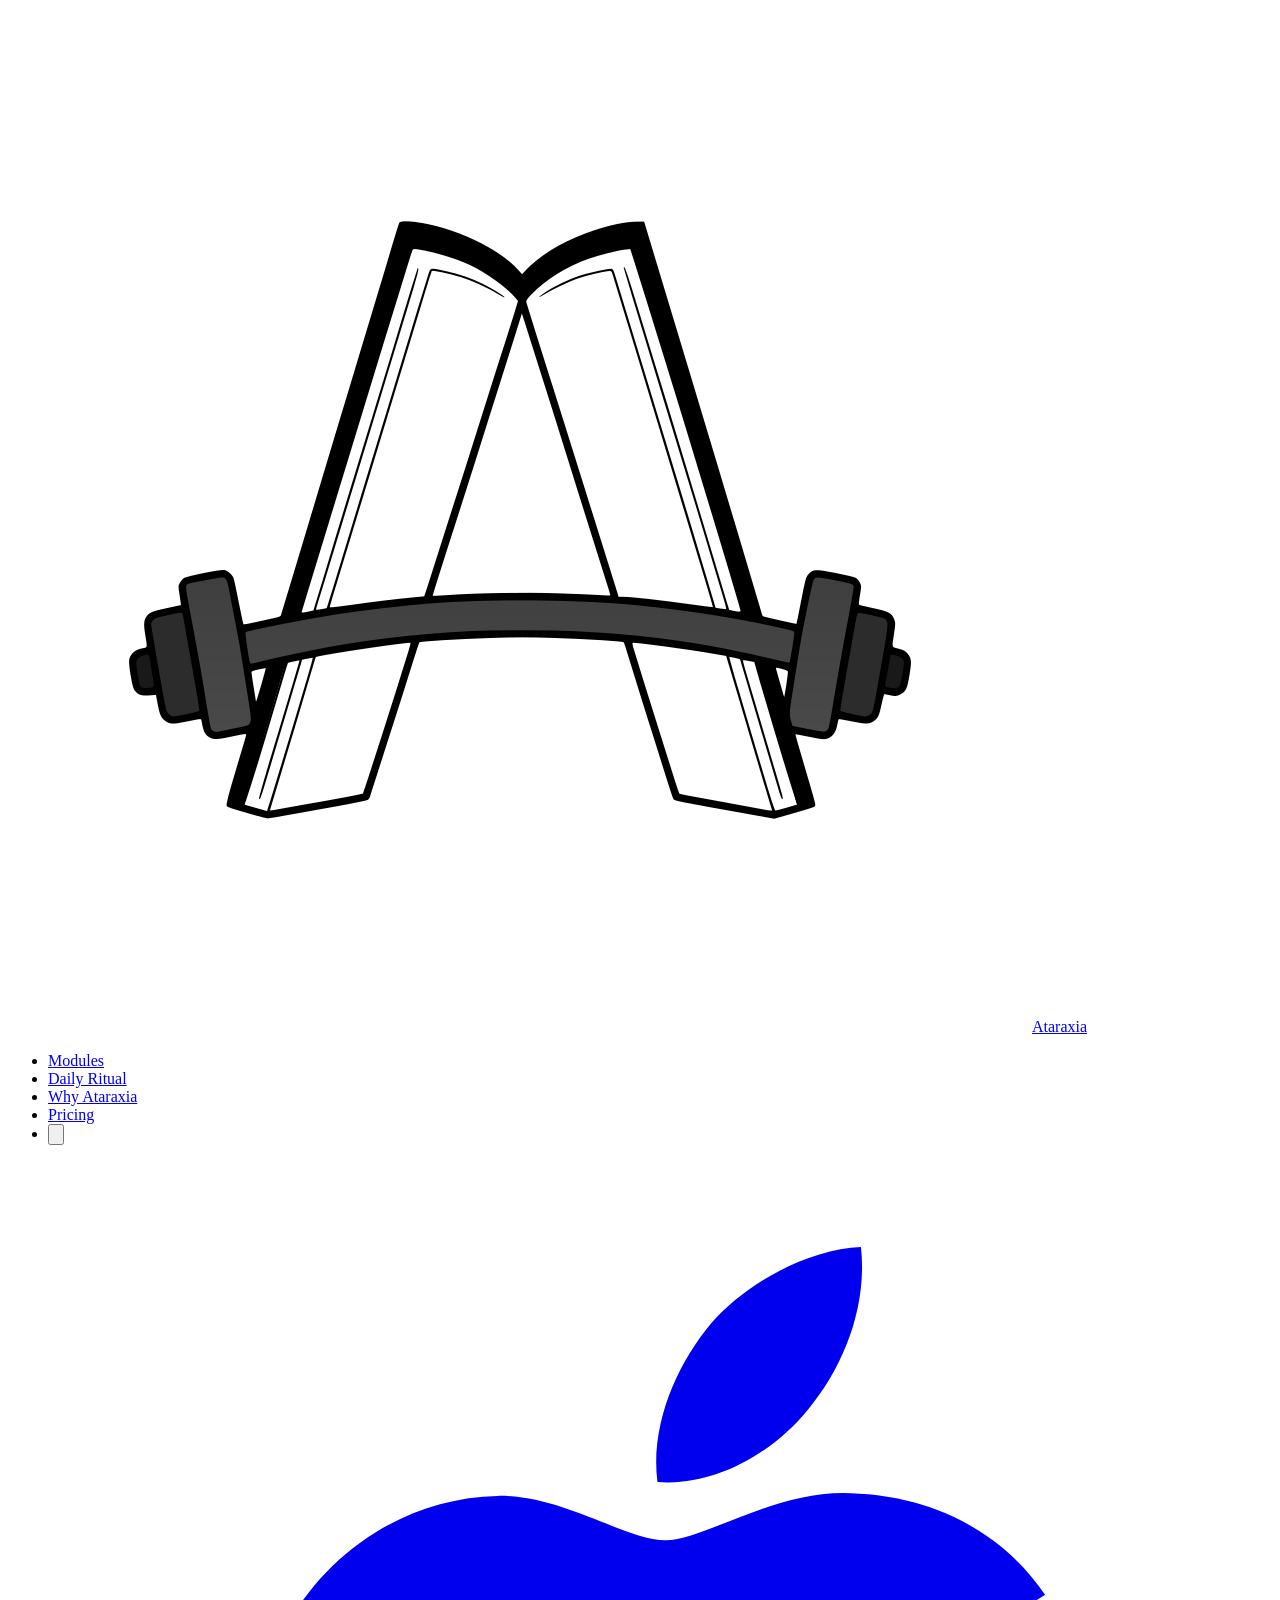
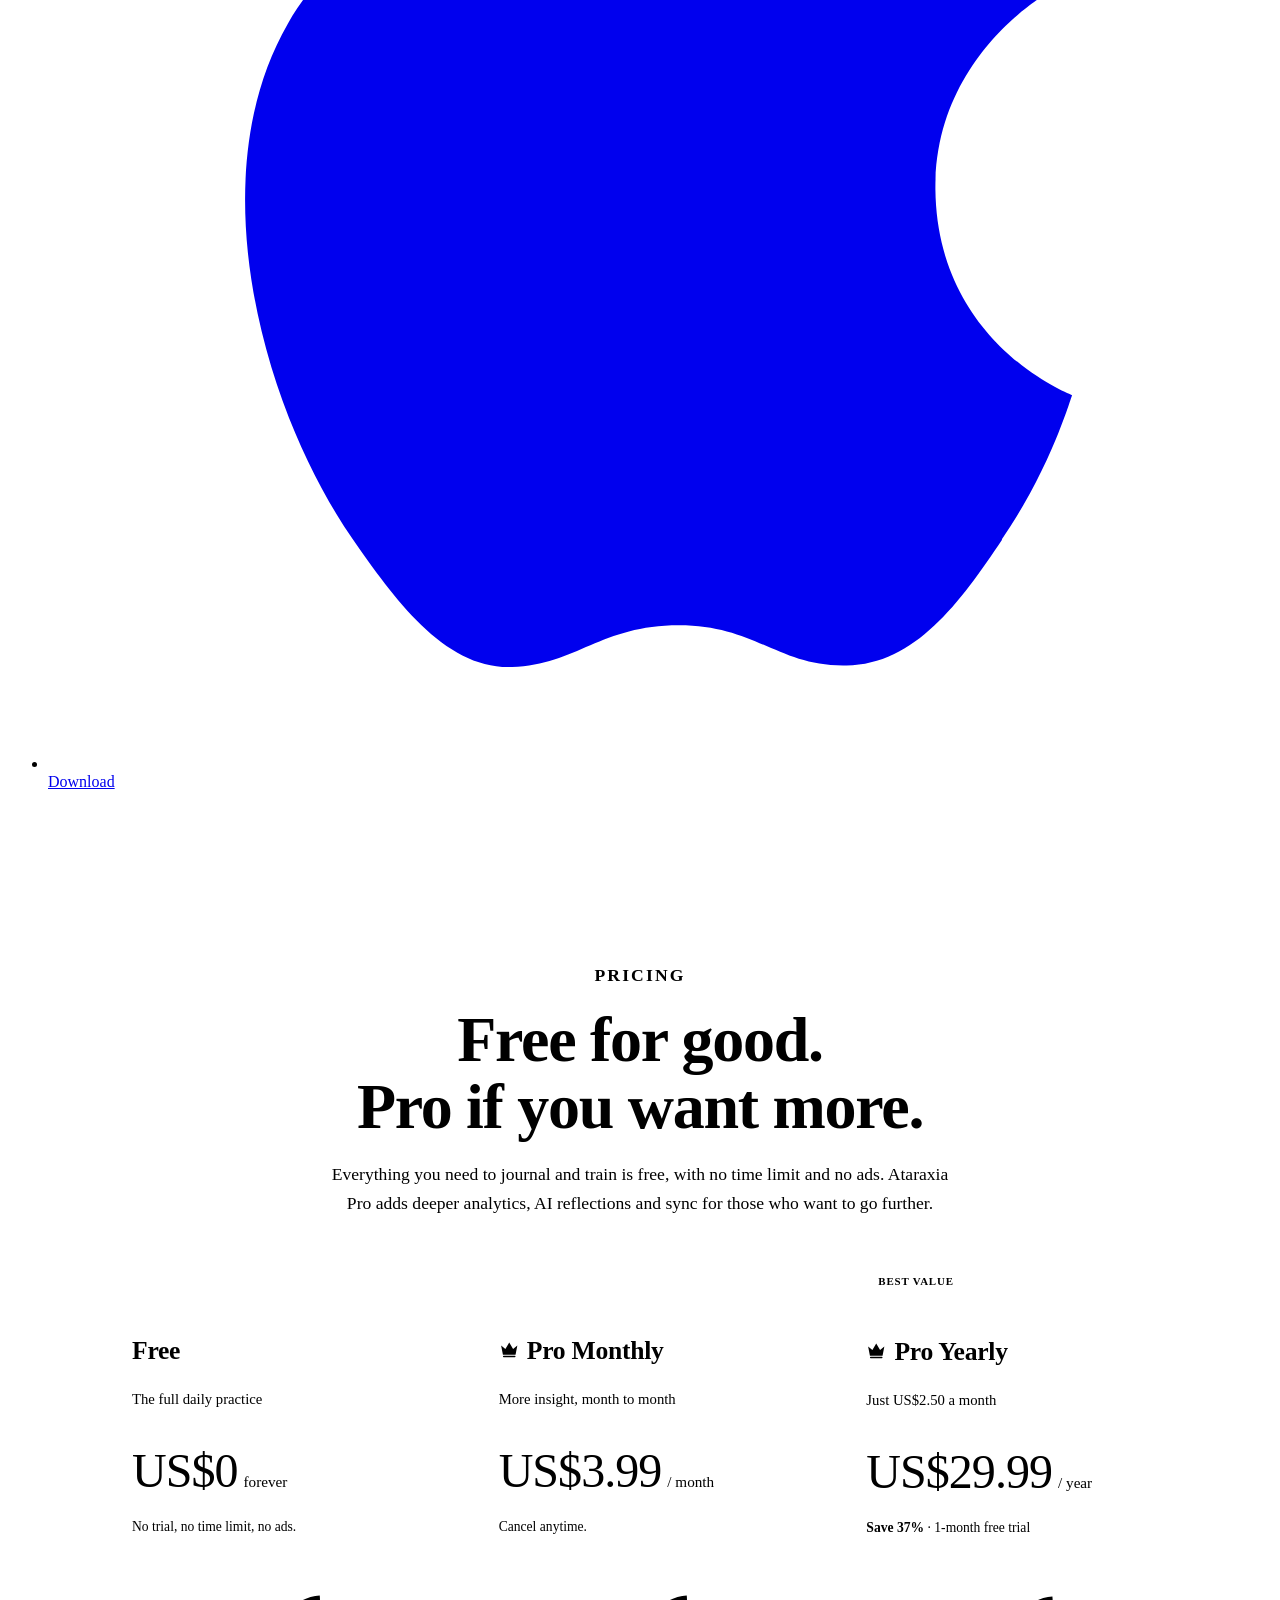
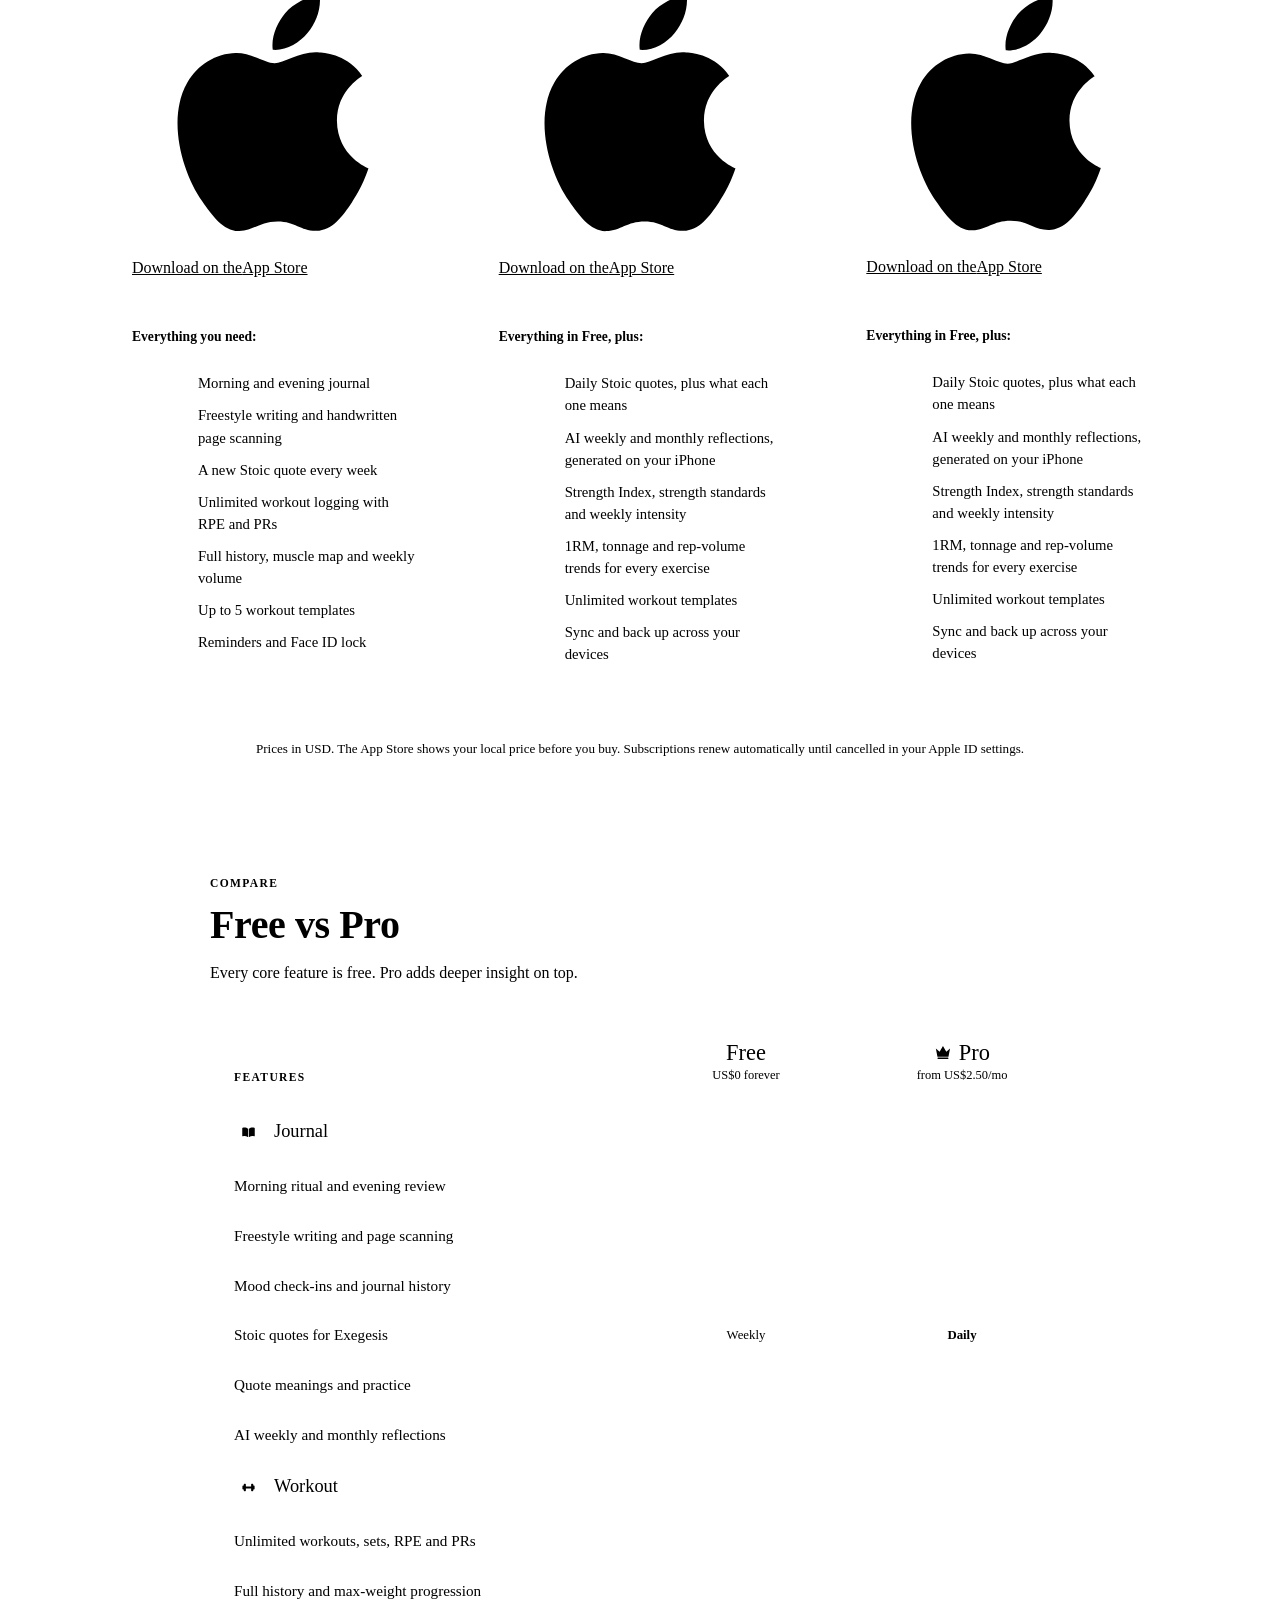
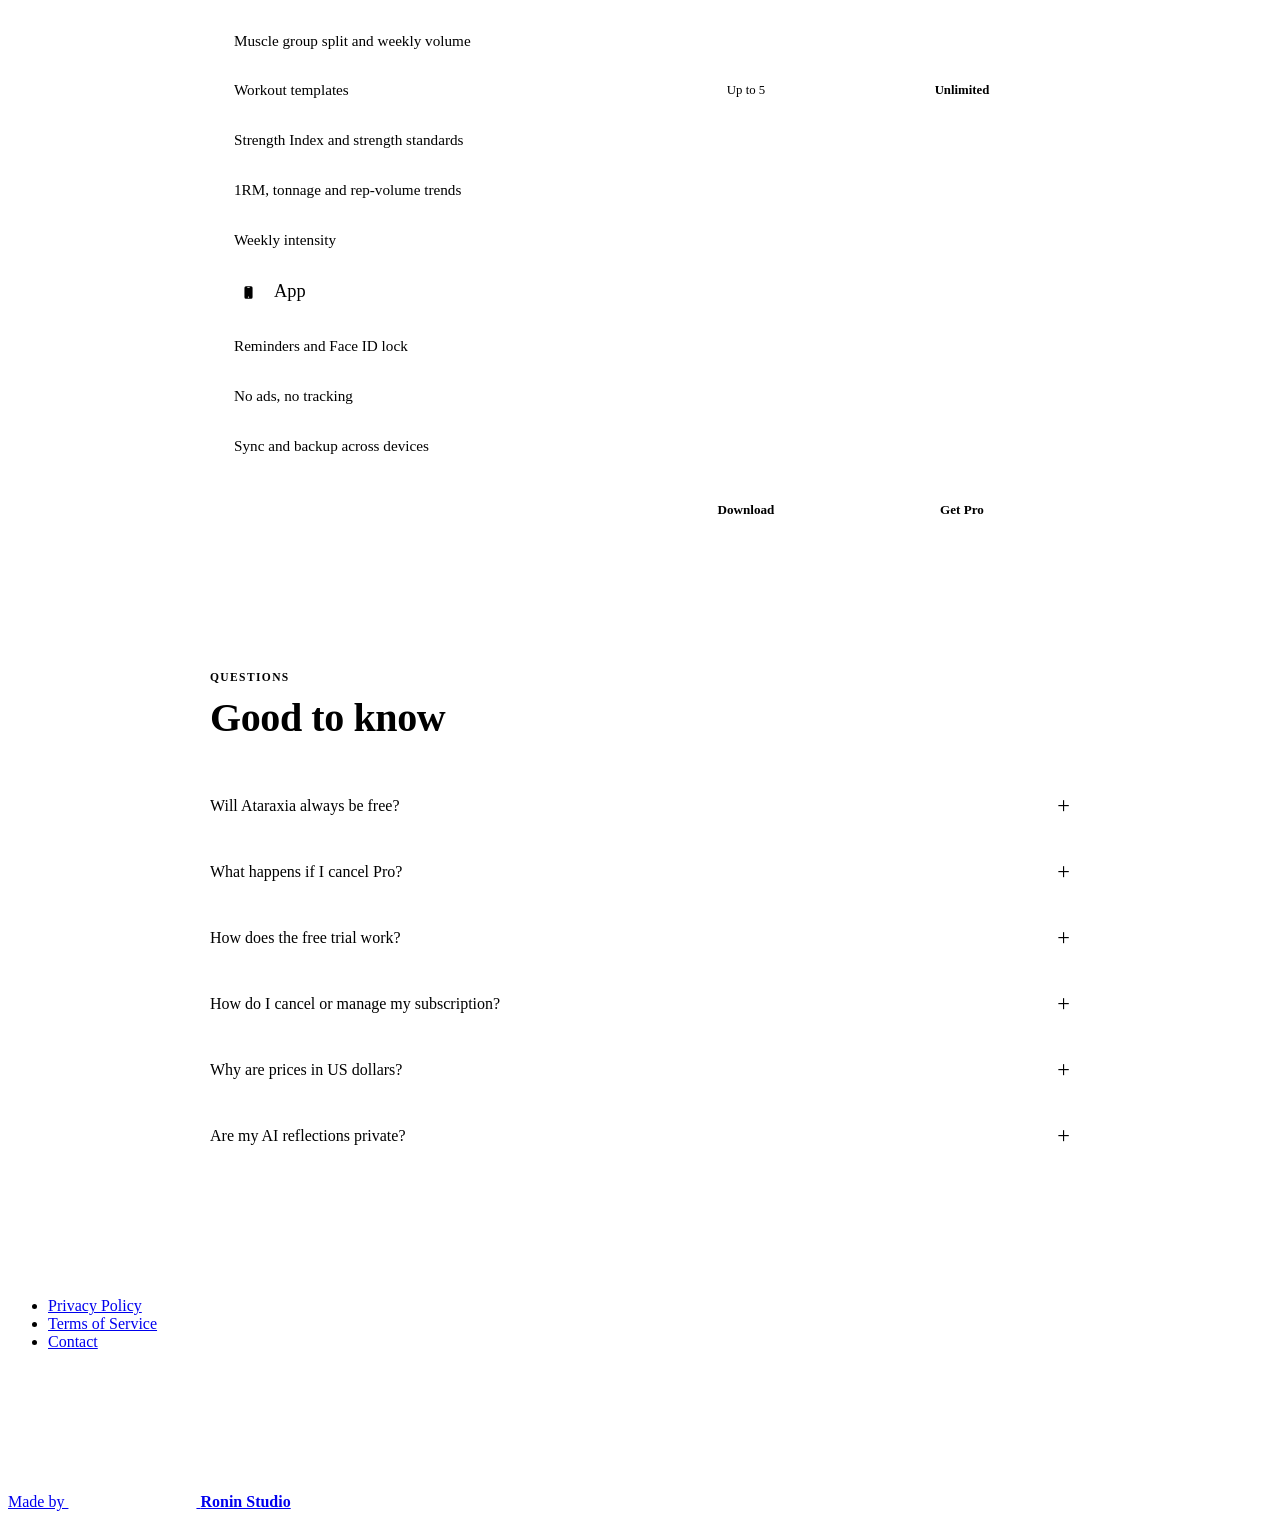
==== pricing.html @ 992cdd7f "feat: add pricing page Free, Pro Monthly and Pro Yearly plans with a Free vs Pro comparison and FAQ," ====
<!DOCTYPE html>
<html lang="en">
<head>
  <meta charset="UTF-8">
  <meta name="viewport" content="width=device-width, initial-scale=1.0">
  <title>Pricing - Ataraxia</title>
  <meta name="description" content="Ataraxia is free for good. Ataraxia Pro adds AI reflections, strength insights, daily quotes and sync.">
  <link rel="icon" type="image/png" href="assets/logo.png">
  <link rel="apple-touch-icon" href="assets/logo.png">
  <script src="assets/theme.js"></script>
  <link rel="stylesheet" href="assets/site.css">
  <link rel="stylesheet" href="assets/pricing.css">
</head>
<body>

  <nav>
    <a class="nav-logo" href="index.html"><img src="assets/logo.png" alt="Ataraxia logo">Ataraxia</a>
    <ul class="nav-links">
      <li><a href="index.html#modules">Modules</a></li>
      <li><a href="index.html#ritual">Daily Ritual</a></li>
      <li><a href="index.html#why">Why Ataraxia</a></li>
      <li class="nav-pricing-item"><a href="pricing.html" aria-current="page">Pricing</a></li>
      <li class="nav-theme-item">
        <button class="theme-toggle" type="button" aria-label="Toggle dark mode"><svg class="only-light" viewBox="0 0 24 24" fill="none" stroke="currentColor" stroke-width="1.8" stroke-linecap="round" stroke-linejoin="round"><path d="M21 12.79A9 9 0 1 1 11.21 3 7 7 0 0 0 21 12.79z"/></svg><svg class="only-dark" viewBox="0 0 24 24" fill="none" stroke="currentColor" stroke-width="1.8" stroke-linecap="round"><circle cx="12" cy="12" r="4"/><path d="M12 2v2M12 20v2M4.93 4.93l1.41 1.41M17.66 17.66l1.41 1.41M2 12h2M20 12h2M4.93 19.07l1.41-1.41M17.66 6.34l1.41-1.41"/></svg></button>
      </li>
      <li class="nav-cta-item">
        <a class="nav-download" href="index.html#cta">
          <svg viewBox="0 0 24 24" fill="currentColor"><path d="M18.71 19.5c-.83 1.24-1.71 2.45-3.05 2.47-1.34.03-1.77-.79-3.29-.79-1.53 0-2 .77-3.27.82-1.31.05-2.3-1.32-3.14-2.53C4.25 17 2.94 12.45 4.7 9.39c.87-1.52 2.43-2.48 4.12-2.51 1.28-.02 2.5.87 3.29.87.78 0 2.26-1.07 3.8-.91.65.03 2.47.26 3.64 1.98-.09.06-2.17 1.28-2.15 3.81.03 3.02 2.65 4.03 2.68 4.04-.03.07-.42 1.44-1.38 2.83M13 3.5c.73-.83 1.94-1.46 2.94-1.5.13 1.17-.34 2.35-1.04 3.19-.69.85-1.83 1.51-2.95 1.42-.15-1.15.41-2.35 1.05-3.11z"/></svg>
          Download
        </a>
      </li>
    </ul>
  </nav>

  <main class="pricing">
    <div class="pricing-inner">
      <header class="pricing-header">
        <p class="pricing-eyebrow">Pricing</p>
        <h1>Free for good.<br>Pro if you want more.</h1>
        <p>Everything you need to journal and train is free, with no time limit and no ads. Ataraxia Pro adds deeper analytics, AI reflections and sync for those who want to go further.</p>
      </header>

      <div class="plans">
        <div class="plan">
          <h2>Free</h2>
          <p class="plan-tagline">The full daily practice</p>
          <p class="plan-price"><strong>US$0</strong><span>forever</span></p>
          <p class="plan-note">No trial, no time limit, no ads.</p>
          <a href="#" class="btn-appstore plan-cta btn-appstore-outline">
            <svg viewBox="0 0 24 24" fill="currentColor"><path d="M18.71 19.5c-.83 1.24-1.71 2.45-3.05 2.47-1.34.03-1.77-.79-3.29-.79-1.53 0-2 .77-3.27.82-1.31.05-2.3-1.32-3.14-2.53C4.25 17 2.94 12.45 4.7 9.39c.87-1.52 2.43-2.48 4.12-2.51 1.28-.02 2.5.87 3.29.87.78 0 2.26-1.07 3.8-.91.65.03 2.47.26 3.64 1.98-.09.06-2.17 1.28-2.15 3.81.03 3.02 2.65 4.03 2.68 4.04-.03.07-.42 1.44-1.38 2.83M13 3.5c.73-.83 1.94-1.46 2.94-1.5.13 1.17-.34 2.35-1.04 3.19-.69.85-1.83 1.51-2.95 1.42-.15-1.15.41-2.35 1.05-3.11z"/></svg>
            <span class="as-text"><span class="as-small">Download on the</span><span class="as-big">App Store</span></span>
          </a>
          <p class="plan-includes">Everything you need:</p>
          <ul>
            <li>Morning and evening journal</li>
            <li>Freestyle writing and handwritten page scanning</li>
            <li>A new Stoic quote every week</li>
            <li>Unlimited workout logging with RPE and PRs</li>
            <li>Full history, muscle map and weekly volume</li>
            <li>Up to 5 workout templates</li>
            <li>Reminders and Face ID lock</li>
          </ul>
        </div>
        <div class="plan pro">
          <h2><svg class="crown" viewBox="0 0 24 24" fill="currentColor" aria-hidden="true"><path d="M2.5 7.5l5 4.2L12 4l4.5 7.7 5-4.2-2.1 11H4.6z"/><rect x="4.6" y="19.6" width="14.8" height="1.9" rx="0.95"/></svg>Pro Monthly</h2>
          <p class="plan-tagline">More insight, month to month</p>
          <p class="plan-price"><strong>US$3.99</strong><span>/ month</span></p>
          <p class="plan-note">Cancel anytime.</p>
          <a href="#" class="btn-appstore plan-cta btn-appstore-outline">
            <svg viewBox="0 0 24 24" fill="currentColor"><path d="M18.71 19.5c-.83 1.24-1.71 2.45-3.05 2.47-1.34.03-1.77-.79-3.29-.79-1.53 0-2 .77-3.27.82-1.31.05-2.3-1.32-3.14-2.53C4.25 17 2.94 12.45 4.7 9.39c.87-1.52 2.43-2.48 4.12-2.51 1.28-.02 2.5.87 3.29.87.78 0 2.26-1.07 3.8-.91.65.03 2.47.26 3.64 1.98-.09.06-2.17 1.28-2.15 3.81.03 3.02 2.65 4.03 2.68 4.04-.03.07-.42 1.44-1.38 2.83M13 3.5c.73-.83 1.94-1.46 2.94-1.5.13 1.17-.34 2.35-1.04 3.19-.69.85-1.83 1.51-2.95 1.42-.15-1.15.41-2.35 1.05-3.11z"/></svg>
            <span class="as-text"><span class="as-small">Download on the</span><span class="as-big">App Store</span></span>
          </a>
          <p class="plan-includes">Everything in Free, plus:</p>
          <ul>
            <li>Daily Stoic quotes, plus what each one means</li>
            <li>AI weekly and monthly reflections, generated on your iPhone</li>
            <li>Strength Index, strength standards and weekly intensity</li>
            <li>1RM, tonnage and rep-volume trends for every exercise</li>
            <li>Unlimited workout templates</li>
            <li>Sync and back up across your devices</li>
          </ul>
        </div>
        <div class="plan pro featured">
          <span class="plan-badge">Best value</span>
          <h2><svg class="crown" viewBox="0 0 24 24" fill="currentColor" aria-hidden="true"><path d="M2.5 7.5l5 4.2L12 4l4.5 7.7 5-4.2-2.1 11H4.6z"/><rect x="4.6" y="19.6" width="14.8" height="1.9" rx="0.95"/></svg>Pro Yearly</h2>
          <p class="plan-tagline">Just US$2.50 a month</p>
          <p class="plan-price"><strong>US$29.99</strong><span>/ year</span></p>
          <p class="plan-note"><b>Save 37%</b> &middot; 1-month free trial</p>
          <a href="#" class="btn-appstore plan-cta btn-appstore-pro">
            <svg viewBox="0 0 24 24" fill="currentColor"><path d="M18.71 19.5c-.83 1.24-1.71 2.45-3.05 2.47-1.34.03-1.77-.79-3.29-.79-1.53 0-2 .77-3.27.82-1.31.05-2.3-1.32-3.14-2.53C4.25 17 2.94 12.45 4.7 9.39c.87-1.52 2.43-2.48 4.12-2.51 1.28-.02 2.5.87 3.29.87.78 0 2.26-1.07 3.8-.91.65.03 2.47.26 3.64 1.98-.09.06-2.17 1.28-2.15 3.81.03 3.02 2.65 4.03 2.68 4.04-.03.07-.42 1.44-1.38 2.83M13 3.5c.73-.83 1.94-1.46 2.94-1.5.13 1.17-.34 2.35-1.04 3.19-.69.85-1.83 1.51-2.95 1.42-.15-1.15.41-2.35 1.05-3.11z"/></svg>
            <span class="as-text"><span class="as-small">Download on the</span><span class="as-big">App Store</span></span>
          </a>
          <p class="plan-includes">Everything in Free, plus:</p>
          <ul>
            <li>Daily Stoic quotes, plus what each one means</li>
            <li>AI weekly and monthly reflections, generated on your iPhone</li>
            <li>Strength Index, strength standards and weekly intensity</li>
            <li>1RM, tonnage and rep-volume trends for every exercise</li>
            <li>Unlimited workout templates</li>
            <li>Sync and back up across your devices</li>
          </ul>
        </div>
      </div>
      <p class="pricing-fine">Prices in USD. The App Store shows your local price before you buy. Subscriptions renew automatically until cancelled in your Apple ID settings.</p>

      <section class="compare" aria-labelledby="compare-title">
        <p class="pricing-section-label">Compare</p>
        <h2 id="compare-title">Free vs Pro</h2>
        <p class="compare-sub">Every core feature is free. Pro adds deeper insight on top.</p>
        <div class="compare-card">
          <table>
            <thead>
              <tr>
                <th scope="col" class="compare-corner">Features</th>
                <th scope="col">
                  <span class="plan-name">Free</span>
                  <span class="plan-sub">US$0 forever</span>
                </th>
                <th scope="col" class="pro-cell">
                  <span class="plan-name"><svg class="crown" viewBox="0 0 24 24" fill="currentColor" aria-hidden="true"><path d="M2.5 7.5l5 4.2L12 4l4.5 7.7 5-4.2-2.1 11H4.6z"/><rect x="4.6" y="19.6" width="14.8" height="1.9" rx="0.95"/></svg>Pro</span>
                  <span class="plan-sub">from US$2.50/mo</span>
                </th>
              </tr>
            </thead>
            <tbody>
            <tr class="group">
              <th colspan="3" scope="colgroup"><span class="group-icon"><svg viewBox="0 0 24 24"><path d="M11.2 5.9C9.85 4.62 7.75 3.9 5.7 3.9c-1.05 0-2.05.14-3 .43-.42.13-.7.52-.7.96v11.9c0 .64.62 1.1 1.25.92.77-.22 1.6-.34 2.45-.34 1.9 0 3.68.55 5 1.5.4.29.7-.02.7-.5V5.9zM12.8 5.9C14.15 4.62 16.25 3.9 18.3 3.9c1.05 0 2.05.14 3 .43.42.13.7.52.7.96v11.9c0 .64-.62 1.1-1.25.92-.77-.22-1.6-.34-2.45-.34-1.9 0-3.68.55-5 1.5-.4.29-.7-.02-.7-.5V5.9z"/></svg></span>Journal</th>
            </tr>
            <tr><th scope="row">Morning ritual and evening review</th><td><span class="yes"><span class="sr-only">Included</span></span></td><td class="pro-cell"><span class="yes"><span class="sr-only">Included</span></span></td></tr>
            <tr><th scope="row">Freestyle writing and page scanning</th><td><span class="yes"><span class="sr-only">Included</span></span></td><td class="pro-cell"><span class="yes"><span class="sr-only">Included</span></span></td></tr>
            <tr><th scope="row">Mood check-ins and journal history</th><td><span class="yes"><span class="sr-only">Included</span></span></td><td class="pro-cell"><span class="yes"><span class="sr-only">Included</span></span></td></tr>
            <tr><th scope="row">Stoic quotes for Exegesis</th><td><span class="val">Weekly</span></td><td class="pro-cell"><span class="val">Daily</span></td></tr>
            <tr><th scope="row">Quote meanings and practice</th><td><span class="no"><span class="sr-only">Not included</span></span></td><td class="pro-cell"><span class="yes"><span class="sr-only">Included</span></span></td></tr>
            <tr><th scope="row">AI weekly and monthly reflections</th><td><span class="no"><span class="sr-only">Not included</span></span></td><td class="pro-cell"><span class="yes"><span class="sr-only">Included</span></span></td></tr>
            <tr class="group">
              <th colspan="3" scope="colgroup"><span class="group-icon"><svg viewBox="0 0 24 24"><path d="M20.6 8.7h-1V7.3a1.15 1.15 0 0 0-1.15-1.15h-1.1A1.15 1.15 0 0 0 16.2 7.3v3.05H7.8V7.3a1.15 1.15 0 0 0-1.15-1.15h-1.1A1.15 1.15 0 0 0 4.4 7.3v1.4h-1a1.15 1.15 0 0 0-1.15 1.15v4.3A1.15 1.15 0 0 0 3.4 15.3h1v1.4a1.15 1.15 0 0 0 1.15 1.15h1.1A1.15 1.15 0 0 0 7.8 16.7v-3.05h8.4v3.05a1.15 1.15 0 0 0 1.15 1.15h1.1a1.15 1.15 0 0 0 1.15-1.15v-1.4h1a1.15 1.15 0 0 0 1.15-1.15v-4.3A1.15 1.15 0 0 0 20.6 8.7z"/></svg></span>Workout</th>
            </tr>
            <tr><th scope="row">Unlimited workouts, sets, RPE and PRs</th><td><span class="yes"><span class="sr-only">Included</span></span></td><td class="pro-cell"><span class="yes"><span class="sr-only">Included</span></span></td></tr>
            <tr><th scope="row">Full history and max-weight progression</th><td><span class="yes"><span class="sr-only">Included</span></span></td><td class="pro-cell"><span class="yes"><span class="sr-only">Included</span></span></td></tr>
            <tr><th scope="row">Muscle group split and weekly volume</th><td><span class="yes"><span class="sr-only">Included</span></span></td><td class="pro-cell"><span class="yes"><span class="sr-only">Included</span></span></td></tr>
            <tr><th scope="row">Workout templates</th><td><span class="val">Up to 5</span></td><td class="pro-cell"><span class="val">Unlimited</span></td></tr>
            <tr><th scope="row">Strength Index and strength standards</th><td><span class="no"><span class="sr-only">Not included</span></span></td><td class="pro-cell"><span class="yes"><span class="sr-only">Included</span></span></td></tr>
            <tr><th scope="row">1RM, tonnage and rep-volume trends</th><td><span class="no"><span class="sr-only">Not included</span></span></td><td class="pro-cell"><span class="yes"><span class="sr-only">Included</span></span></td></tr>
            <tr><th scope="row">Weekly intensity</th><td><span class="no"><span class="sr-only">Not included</span></span></td><td class="pro-cell"><span class="yes"><span class="sr-only">Included</span></span></td></tr>
            <tr class="group">
              <th colspan="3" scope="colgroup"><span class="group-icon"><svg viewBox="0 0 24 24"><path d="M8 2h8a2.5 2.5 0 0 1 2.5 2.5v15A2.5 2.5 0 0 1 16 22H8a2.5 2.5 0 0 1-2.5-2.5v-15A2.5 2.5 0 0 1 8 2zm2.5 1.6a.6.6 0 0 0 0 1.2h3a.6.6 0 0 0 0-1.2h-3zM12 18.2a1.1 1.1 0 1 0 0 2.2 1.1 1.1 0 0 0 0-2.2z"/></svg></span>App</th>
            </tr>
            <tr><th scope="row">Reminders and Face ID lock</th><td><span class="yes"><span class="sr-only">Included</span></span></td><td class="pro-cell"><span class="yes"><span class="sr-only">Included</span></span></td></tr>
            <tr><th scope="row">No ads, no tracking</th><td><span class="yes"><span class="sr-only">Included</span></span></td><td class="pro-cell"><span class="yes"><span class="sr-only">Included</span></span></td></tr>
            <tr><th scope="row">Sync and backup across devices</th><td><span class="no"><span class="sr-only">Not included</span></span></td><td class="pro-cell"><span class="yes"><span class="sr-only">Included</span></span></td></tr>
            </tbody>
            <tfoot>
              <tr>
                <th scope="row"><span class="sr-only">Get started</span></th>
                <td><a href="#" class="table-btn">Download</a></td>
                <td class="pro-cell"><a href="#" class="table-btn table-btn-pro">Get Pro</a></td>
              </tr>
            </tfoot>
          </table>
        </div>
      </section>

      <section class="faq" aria-labelledby="faq-title">
        <p class="pricing-section-label">Questions</p>
        <h2 id="faq-title">Good to know</h2>
        <details>
          <summary>Will Ataraxia always be free?</summary>
          <p>Yes. Journaling, workout logging, your full history and the muscle map are free for good, with no trial period and no ads. Pro is optional and adds deeper insight for people who want it.</p>
        </details>
        <details>
          <summary>What happens if I cancel Pro?</summary>
          <p>Nothing you wrote or logged is lost. Your entries stay on your iPhone and you keep using every free feature. Pro extras like AI reflections, strength insights and sync stop at the end of your billing period, and any templates beyond the free five stay usable.</p>
        </details>
        <details>
          <summary>How does the free trial work?</summary>
          <p>The yearly plan includes a 1-month free trial for eligible new subscribers. Cancel before it ends and you won't be charged.</p>
        </details>
        <details>
          <summary>How do I cancel or manage my subscription?</summary>
          <p>Subscriptions are handled by Apple. Open Settings on your iPhone, tap your name, then Subscriptions. Cancel at least 24 hours before your renewal date to avoid the next charge.</p>
        </details>
        <details>
          <summary>Why are prices in US dollars?</summary>
          <p>The App Store shows the price in your local currency before you buy, which may differ slightly from the US price shown here.</p>
        </details>
        <details>
          <summary>Are my AI reflections private?</summary>
          <p>Yes. They are generated on your iPhone with Apple Intelligence and never sent to us or any AI provider. See our <a href="privacy.html">Privacy Policy</a>.</p>
        </details>
      </section>
    </div>
  </main>

  <footer>
    <div class="footer-inner">
      <div class="footer-bottom">
        <ul class="footer-links">
          <li><a href="privacy.html">Privacy Policy</a></li>
          <li><a href="terms.html">Terms of Service</a></li>
          <li><a href="mailto:hello@roninstudio.com.au">Contact</a></li>
        </ul>
      </div>
      <div class="footer-credit-row">
        <a class="footer-credit" href="https://roninstudio.com.au/" target="_blank" rel="noopener">
          Made by <img src="assets/ronin-studio.png" alt="Ronin Studio logo"> <strong>Ronin Studio</strong>
        </a>
      </div>
    </div>
  </footer>
</body>
</html>
---- assets/pricing.css ----
.pricing { padding: 136px 40px 112px; }
.pricing-inner { max-width: 1080px; margin: 0 auto; }

/* ─── HEADER ─── */
.pricing-header { text-align: center; max-width: 640px; margin: 0 auto 64px; }
.pricing-eyebrow, .pricing-section-label {
  font-size: 0.72rem;
  font-weight: 600;
  letter-spacing: 0.12em;
  text-transform: uppercase;
  color: var(--muted);
}
.pricing-header h1 { font-size: clamp(2.6rem, 6vw, 4rem); line-height: 1.04; letter-spacing: -0.02em; margin: 14px 0 20px; }
.pricing-header p { font-size: 1.1rem; color: var(--muted); line-height: 1.65; }

/* ─── PLANS ─── */
.plans { display: grid; grid-template-columns: repeat(3, 1fr); gap: 20px; align-items: stretch; }
.plan {
  position: relative;
  display: flex;
  flex-direction: column;
  background: var(--card);
  border: 1px solid var(--border);
  border-radius: 22px;
  padding: 32px;
}
.plan-badge {
  position: absolute;
  top: -12px; left: 32px;
  font-size: 0.68rem;
  font-weight: 600;
  letter-spacing: 0.08em;
  text-transform: uppercase;
  background: var(--pro);
  color: var(--pro-fg);
  border-radius: 999px;
  padding: 4px 12px;
}
.plan h2 { font-size: 1.6rem; letter-spacing: -0.01em; }
.plan-tagline { color: var(--muted); font-size: 0.92rem; margin-top: 4px; }
.plan-price { display: flex; align-items: baseline; gap: 6px; margin-top: 24px; }
.plan-price strong { font-family: var(--serif); font-weight: 400; font-size: clamp(2.4rem, 4vw, 3rem); line-height: 1; letter-spacing: -0.02em; }
.plan-price span { color: var(--muted); font-size: 0.95rem; white-space: nowrap; }
.plan-note { margin-top: 8px; font-size: 0.85rem; color: var(--muted); white-space: nowrap; }
.plan-note b { color: var(--fg); font-weight: 600; }
.plan-cta { margin-top: 24px; justify-content: center; }
.btn-appstore-outline { background: transparent; color: var(--fg); box-shadow: inset 0 0 0 1.5px var(--fg); }
.btn-appstore-outline:hover { background: var(--secondary); }
.plan-includes { margin-top: 28px; padding-top: 24px; border-top: 1px solid var(--border); font-size: 0.85rem; font-weight: 600; }
.plan ul { list-style: none; margin-top: 14px; display: grid; gap: 10px; }
.plan li { position: relative; padding-left: 26px; font-size: 0.92rem; color: var(--muted); line-height: 1.5; }
.plan li::before, .yes::before {
  content: '';
  position: absolute;
  left: 5px; top: 0.2em;
  width: 5px; height: 10px;
  border: solid var(--fg);
  border-width: 0 1.75px 1.75px 0;
  transform: rotate(45deg);
}
.pricing-fine { text-align: center; color: var(--muted); font-size: 0.82rem; margin-top: 28px; }

/* ─── PRO GLOW ───
   Mirrors the app's ProGlow: a turning gold rim, a soft halo bleeding past the
   edge, and a bright glint racing round it. Static gold rim with Reduce Motion. */
@property --pro-angle { syntax: '<angle>'; initial-value: 0deg; inherits: true; }
@property --glint-angle { syntax: '<angle>'; initial-value: 0deg; inherits: true; }

.plans { isolation: isolate; }
.plan.pro {
  --pro-ring: conic-gradient(from var(--pro-angle),
    var(--pro),
    color-mix(in srgb, var(--pro) 25%, transparent),
    color-mix(in srgb, var(--pro) 85%, transparent),
    color-mix(in srgb, var(--pro) 15%, transparent),
    color-mix(in srgb, var(--pro) 60%, transparent),
    var(--pro));
  border: 1.5px solid transparent;
  background: linear-gradient(var(--card), var(--card)) padding-box, var(--pro-ring) border-box;
  animation: pro-turn 6s linear infinite, pro-glint 3.3s linear infinite;
}
.plan.pro::before, .plan.pro::after {
  content: '';
  position: absolute;
  inset: -1.5px;
  border-radius: inherit;
  pointer-events: none;
}
.plan.pro::before {
  z-index: -1;
  background: var(--pro-ring);
  filter: blur(18px);
  animation: pro-breathe 3.5s ease-in-out infinite;
}
.plan.pro::after {
  padding: 2px;
  background: conic-gradient(from var(--glint-angle),
    transparent 0,
    color-mix(in srgb, var(--pro) 55%, #fff) 5%,
    transparent 10%);
  -webkit-mask: linear-gradient(#000 0 0) content-box, linear-gradient(#000 0 0);
  -webkit-mask-composite: xor;
  mask-composite: exclude;
}
.plan.pro:not(.featured) { animation: none; background: var(--card); border: 1.5px solid var(--pro); }
.plan.pro:not(.featured)::before, .plan.pro:not(.featured)::after { display: none; }
@keyframes pro-turn { to { --pro-angle: 360deg; } }
@keyframes pro-glint { to { --glint-angle: 360deg; } }
@keyframes pro-breathe { 0%, 100% { opacity: 0.35; } 50% { opacity: 0.6; } }
@media (prefers-reduced-motion: reduce) {
  .plan.pro { animation: none; background: var(--card); border: 2px solid var(--pro); }
  .plan.pro::before, .plan.pro::after { display: none; }
}

.crown { width: 0.8em; height: 0.8em; color: var(--pro); vertical-align: -0.04em; margin-right: 0.3em; }
.plan.pro li::before { border-color: var(--pro); }
.btn-appstore-pro { background: var(--pro); color: var(--pro-fg); }
.btn-appstore-pro:hover { background: color-mix(in srgb, var(--pro) 85%, var(--fg)); }

/* ─── COMPARISON ─── */
.compare, .faq { max-width: 860px; margin: 120px auto 0; }
.compare h2, .faq h2 { font-size: clamp(1.9rem, 4vw, 2.5rem); letter-spacing: -0.01em; margin: 10px 0 32px; }
.compare h2 { margin-bottom: 10px; }
.compare-sub { color: var(--muted); margin-bottom: 32px; }
.compare-card {
  background: var(--card);
  border: 1px solid var(--border);
  border-radius: 22px;
  overflow: hidden;
}
.compare table { width: 100%; border-collapse: collapse; font-size: 0.95rem; }
.compare th, .compare td { padding: 14px 24px; text-align: left; }
.compare th:not(:first-child), .compare td:not(:first-child) { width: 168px; text-align: center; }
.compare .pro-cell { background: color-mix(in srgb, var(--pro) 7%, transparent); }

.compare thead th { padding-top: 26px; padding-bottom: 22px; border-bottom: 1px solid var(--border); vertical-align: bottom; }
.compare-corner { font-size: 0.72rem; font-weight: 600; letter-spacing: 0.12em; text-transform: uppercase; color: var(--muted); }
.plan-name { display: block; font-family: var(--serif); font-size: 1.4rem; font-weight: 400; color: var(--fg); }
.pro-cell .plan-name { color: var(--pro); }
.plan-sub { display: block; margin-top: 2px; font-size: 0.78rem; font-weight: 400; color: var(--muted); }
.compare thead .pro-cell { box-shadow: inset 0 3px 0 var(--pro); }

.compare .group th {
  padding-top: 14px;
  padding-bottom: 14px;
  background: var(--secondary);
  border-top: 1px solid var(--border);
  border-bottom: 1px solid var(--border);
  font-family: var(--serif);
  font-size: 1.15rem;
  font-weight: 400;
  color: var(--fg);
}
.compare thead + tbody .group:first-child th { border-top: 0; }
.group-icon {
  display: inline-flex;
  align-items: center;
  justify-content: center;
  width: 28px; height: 28px;
  margin-right: 12px;
  vertical-align: middle;
  border-radius: 8px;
  background: var(--card);
  border: 1px solid var(--border);
}
.group-icon svg { width: 15px; height: 15px; fill: var(--fg); }

.compare tbody tr:not(.group) + tr:not(.group) > * { border-top: 1px solid var(--border); }
.compare tbody th { font-weight: 400; color: var(--fg); }
@media (hover: hover) {
  .compare tbody tr:not(.group):hover > * { background-color: color-mix(in srgb, var(--fg) 3%, transparent); }
  .compare tbody tr:not(.group):hover > .pro-cell { background-color: color-mix(in srgb, var(--pro) 12%, transparent); }
}

.yes, .no { position: relative; display: inline-flex; width: 22px; height: 22px; border-radius: 50%; vertical-align: middle; }
.yes { background: color-mix(in srgb, var(--fg) 8%, transparent); }
.yes::before {
  content: '';
  position: absolute;
  left: 8px; top: 5px;
  width: 5px; height: 9px;
  border: solid var(--fg);
  border-width: 0 1.75px 1.75px 0;
  transform: rotate(45deg);
}
.pro-cell .yes { background: color-mix(in srgb, var(--pro) 20%, transparent); }
.pro-cell .yes::before { border-color: var(--pro); border-width: 0 2px 2px 0; }
.no::before { content: ''; position: absolute; left: 7px; right: 7px; top: 10.5px; height: 1.5px; border-radius: 1px; background: var(--border-2); }
.val {
  display: inline-block;
  font-size: 0.8rem;
  font-weight: 500;
  color: var(--muted);
  background: var(--secondary);
  border-radius: 999px;
  padding: 3px 11px;
}
.pro-cell .val { color: var(--pro-fg); background: var(--pro); font-weight: 600; }

.compare tfoot td, .compare tfoot th { padding-top: 22px; padding-bottom: 24px; border-top: 1px solid var(--border); }
.table-btn {
  display: inline-block;
  padding: 9px 18px;
  border-radius: 10px;
  font-size: 0.82rem;
  font-weight: 600;
  text-decoration: none;
  color: var(--fg);
  box-shadow: inset 0 0 0 1.5px var(--fg);
  transition: background 0.2s;
}
.table-btn:hover { background: var(--secondary); }
.table-btn-pro { background: var(--pro); color: var(--pro-fg); box-shadow: none; }
.table-btn-pro:hover { background: color-mix(in srgb, var(--pro) 85%, var(--fg)); }
.sr-only { position: absolute; width: 1px; height: 1px; overflow: hidden; clip: rect(0 0 0 0); white-space: nowrap; }

/* ─── FAQ ─── */
.faq details { border-bottom: 1px solid var(--border); }
.faq summary {
  display: flex;
  justify-content: space-between;
  align-items: center;
  gap: 16px;
  padding: 20px 0;
  font-weight: 500;
  cursor: pointer;
  list-style: none;
}
.faq summary::-webkit-details-marker { display: none; }
.faq summary::after { content: '+'; font-size: 1.4rem; font-weight: 300; color: var(--muted); transition: transform 0.2s; }
.faq details[open] summary::after { transform: rotate(45deg); }
.faq details p { color: var(--muted); padding-bottom: 20px; max-width: 640px; }

/* ─── RESPONSIVE ─── */
@media (max-width: 900px) {
  .plans { grid-template-columns: 1fr; max-width: 440px; margin: 0 auto; gap: 28px; }
}
@media (max-width: 768px) {
  .pricing { padding: 112px 20px 80px; }
  .pricing-header { margin-bottom: 48px; }
  .compare, .faq { margin-top: 80px; }
  .compare th, .compare td { padding-left: 14px; padding-right: 14px; }
  .compare th:not(:first-child), .compare td:not(:first-child) { width: 68px; padding-left: 4px; padding-right: 4px; }
  .compare tbody th { font-size: 0.88rem; }
  .plan-name { font-size: 1.15rem; }
  .plan-sub { display: none; }
  .table-btn { padding: 8px 10px; font-size: 0.75rem; }
}
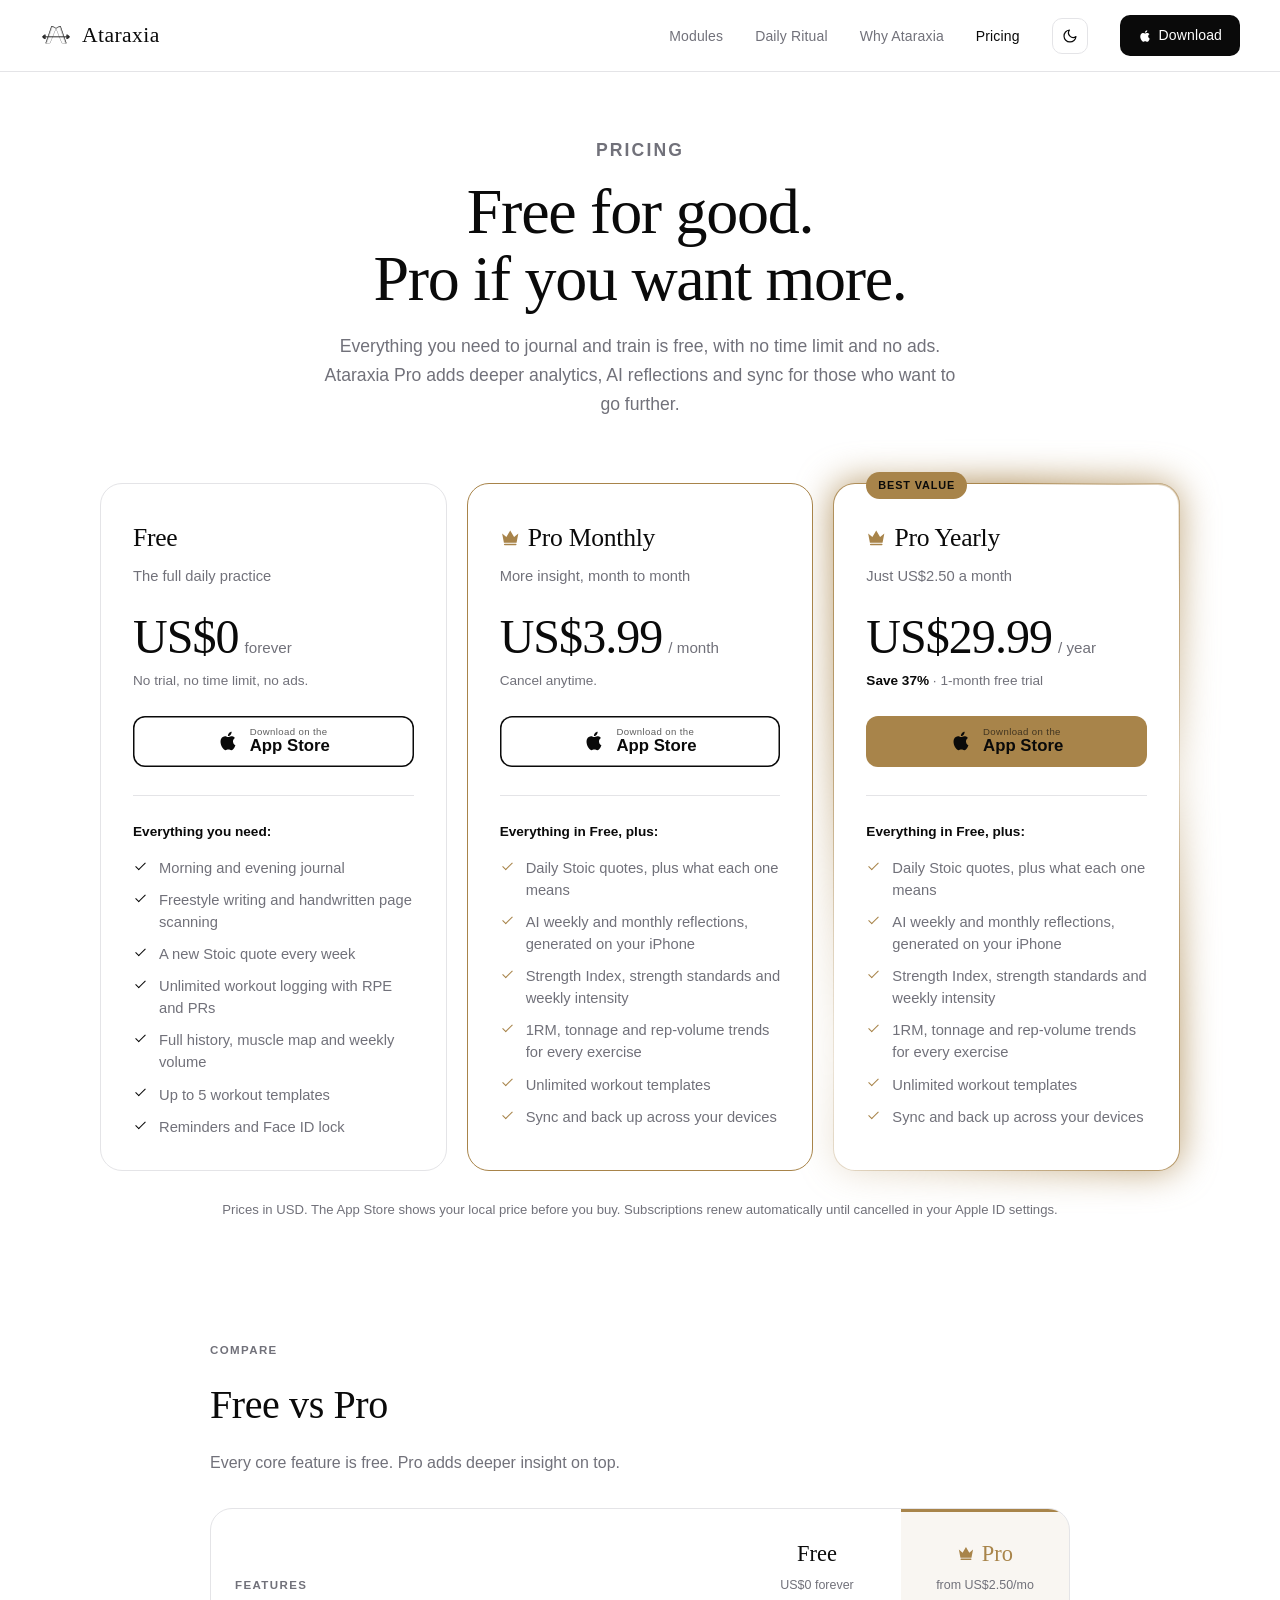
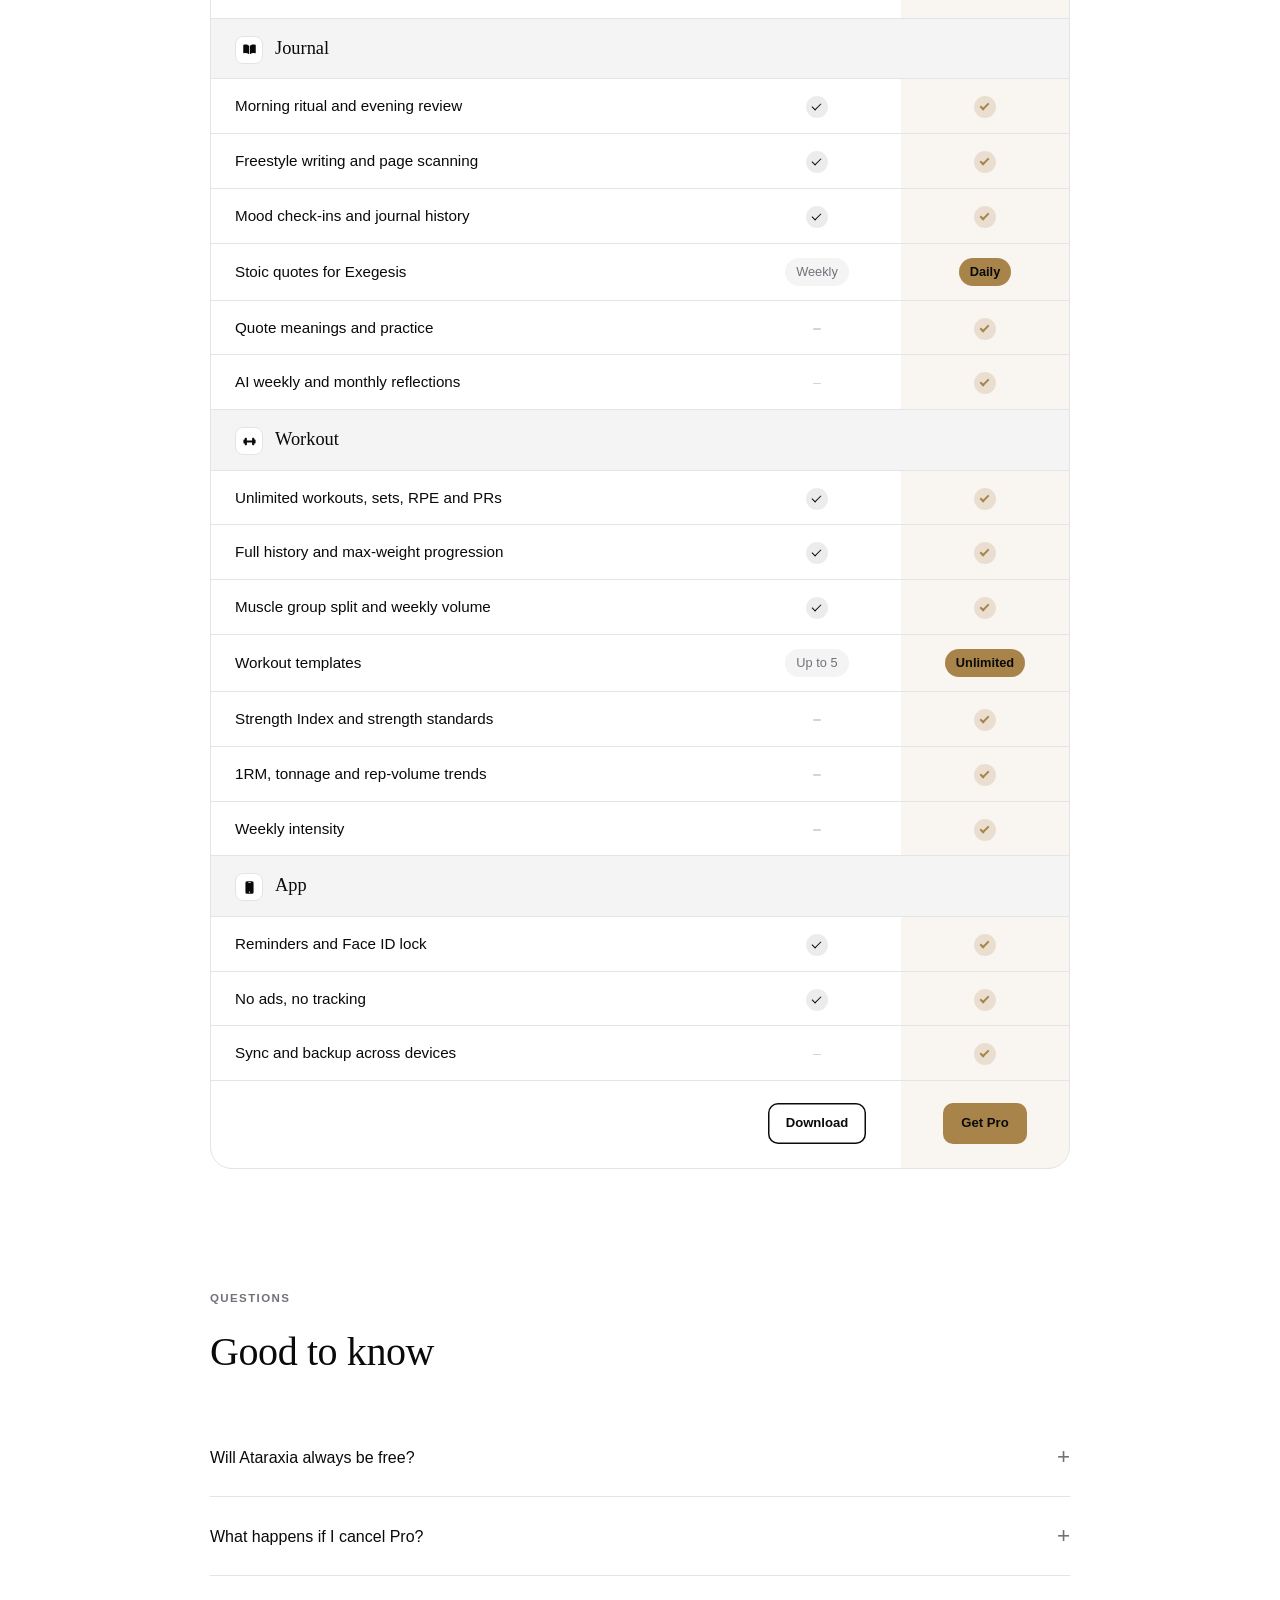
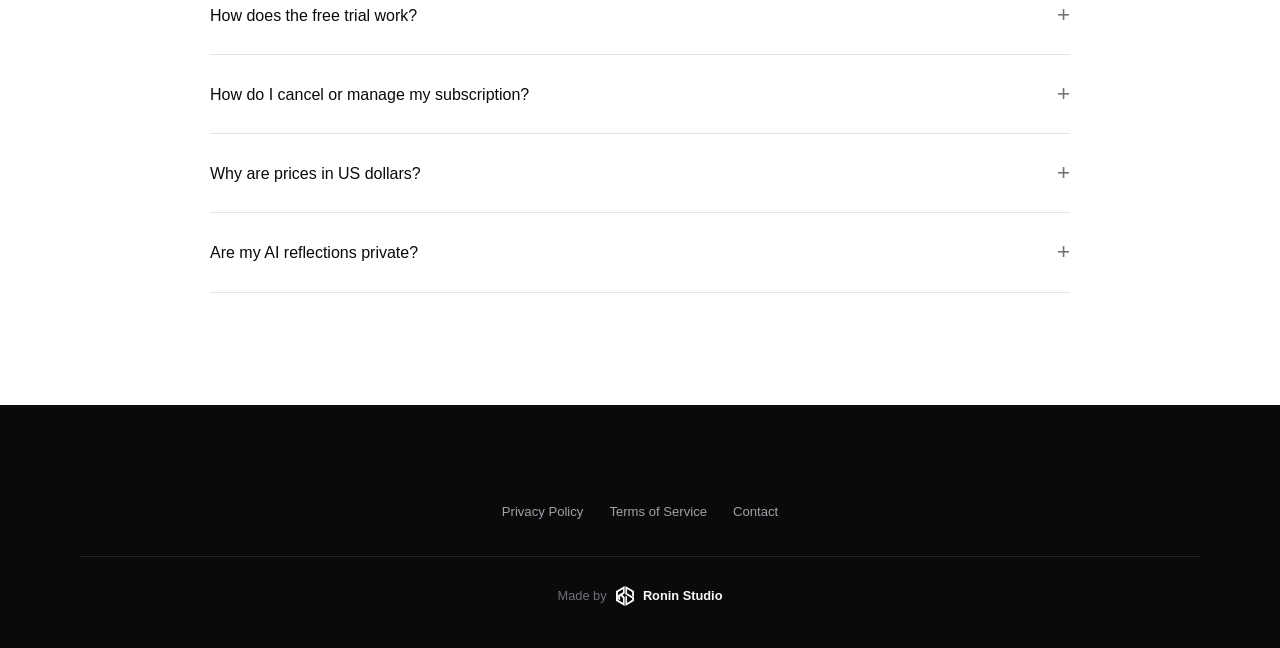
==== commit e264f6bd: "feat: use transparent logo mark and adaptive light/dark favicon Co-Authored-By: Claude Opus 5.5 <nor" ====
--- a/pricing.html
+++ b/pricing.html
@@ -5,7 +5,8 @@
   <meta name="viewport" content="width=device-width, initial-scale=1.0">
   <title>Pricing - Ataraxia</title>
   <meta name="description" content="Ataraxia is free for good. Ataraxia Pro adds AI reflections, strength insights, daily quotes and sync.">
-  <link rel="icon" type="image/png" href="assets/logo.png">
+  <link rel="icon" type="image/png" href="assets/logo-mark.png">
+  <link rel="icon" type="image/svg+xml" href="assets/favicon.svg">
   <link rel="apple-touch-icon" href="assets/logo.png">
   <script src="assets/theme.js"></script>
   <link rel="stylesheet" href="assets/site.css">
@@ -14,7 +15,7 @@
 <body>
 
   <nav>
-    <a class="nav-logo" href="index.html"><img src="assets/logo.png" alt="Ataraxia logo">Ataraxia</a>
+    <a class="nav-logo" href="index.html"><img src="assets/logo-mark.png" alt="Ataraxia logo">Ataraxia</a>
     <ul class="nav-links">
       <li><a href="index.html#modules">Modules</a></li>
       <li><a href="index.html#ritual">Daily Ritual</a></li>
--- a/assets/site.css
+++ b/assets/site.css
@@ -0,0 +1,239 @@
+*, *::before, *::after { box-sizing: border-box; margin: 0; padding: 0; }
+
+:root {
+  --bg:        #FFFFFF;
+  --fg:        #0A0A0A;
+  --card:      #FFFFFF;
+  --secondary: #F4F4F5;
+  --muted:     #71717A;
+  --border:    #E4E4E7;
+  --border-2:  #D4D4D8;
+  --fg-hover:  #262626;
+  --nav-bg:    rgba(255, 255, 255, 0.92);
+  --glow:      rgba(244, 244, 245, 0.9);
+  --pro:       #A8844A;
+  --pro-fg:    #0A0A0A;
+  /* Dark (footer) */
+  --d-bg:      #0A0A0A;
+  --d-fg:      #FAFAFA;
+  --d-muted:   #A1A1AA;
+  --d-border:  #262626;
+  --serif:     ui-serif, Georgia, "Times New Roman", serif;
+  --sans:      -apple-system, BlinkMacSystemFont, "Segoe UI", Roboto, Helvetica, Arial, sans-serif;
+  color-scheme: light;
+}
+
+:root[data-theme="dark"] {
+  --bg:        #0A0A0A;
+  --fg:        #FAFAFA;
+  --card:      #111113;
+  --secondary: #18181B;
+  --muted:     #A1A1AA;
+  --border:    #27272A;
+  --border-2:  #3F3F46;
+  --fg-hover:  #D4D4D8;
+  --nav-bg:    rgba(10, 10, 10, 0.85);
+  --glow:      rgba(39, 39, 42, 0.6);
+  --pro:       #D4B06A;
+  --pro-fg:    #000000;
+  color-scheme: dark;
+}
+/* Logo mark is black ink on transparent; invert it for dark backgrounds */
+[data-theme="dark"] .nav-logo img { filter: invert(1); }
+[data-theme="dark"] footer { border-top: 1px solid var(--d-border); }
+
+:root:not([data-theme="dark"]) .only-dark, [data-theme="dark"] .only-light { display: none; }
+
+html { scroll-behavior: smooth; }
+
+body {
+  background: var(--bg);
+  color: var(--fg);
+  font-family: var(--sans);
+  font-size: 16px;
+  line-height: 1.7;
+  -webkit-font-smoothing: antialiased;
+  text-rendering: optimizeLegibility;
+}
+
+/* ─── TYPOGRAPHY ─── */
+h1, h2, h3 { font-family: var(--serif); color: var(--fg); font-weight: 400; }
+.serif { font-family: var(--serif); }
+
+/* ─── FOCUS ─── */
+a:focus-visible, button:focus-visible {
+  outline: 2px solid var(--fg);
+  outline-offset: 2px;
+  border-radius: 4px;
+}
+
+/* ─── NAV ─── */
+nav {
+  position: fixed;
+  top: 0; left: 0; right: 0;
+  z-index: 100;
+  display: flex;
+  align-items: center;
+  justify-content: space-between;
+  padding: 16px 40px;
+  height: 72px;
+  background: var(--nav-bg);
+  backdrop-filter: blur(12px);
+  -webkit-backdrop-filter: blur(12px);
+  border-bottom: 1px solid var(--border);
+}
+.nav-logo {
+  display: inline-flex;
+  align-items: center;
+  gap: 10px;
+  font-family: var(--serif);
+  font-size: 1.35rem;
+  letter-spacing: 0.02em;
+  color: var(--fg);
+  text-decoration: none;
+}
+.nav-logo img { width: 32px; height: 32px; display: block; }
+.nav-links { display: flex; gap: 32px; list-style: none; align-items: center; }
+.nav-links a {
+  color: var(--muted);
+  text-decoration: none;
+  font-size: 0.875rem;
+  font-weight: 500;
+  letter-spacing: 0.01em;
+  transition: color 0.2s;
+}
+.nav-links a:hover, .nav-links a[aria-current="page"] { color: var(--fg); }
+.nav-download {
+  display: inline-flex;
+  align-items: center;
+  gap: 7px;
+  padding: 9px 18px;
+  background: var(--fg);
+  color: var(--bg) !important;
+  border-radius: 10px;
+  font-size: 0.8rem;
+  font-weight: 600;
+  transition: background 0.2s, transform 0.15s;
+}
+.nav-download:hover { background: var(--fg-hover); transform: translateY(-1px); }
+.nav-download svg { width: 14px; height: 14px; }
+.theme-toggle {
+  display: flex;
+  align-items: center;
+  justify-content: center;
+  width: 36px; height: 36px;
+  border-radius: 10px;
+  border: 1px solid var(--border);
+  background: transparent;
+  color: var(--fg);
+  cursor: pointer;
+  transition: border-color 0.2s;
+}
+.theme-toggle:hover { border-color: var(--border-2); }
+.theme-toggle svg { width: 16px; height: 16px; }
+
+/* ─── BUTTONS ─── */
+.btn {
+  display: inline-flex;
+  align-items: center;
+  gap: 9px;
+  padding: 14px 26px;
+  border-radius: 12px;
+  font-family: var(--sans);
+  font-size: 0.9rem;
+  font-weight: 500;
+  letter-spacing: 0.01em;
+  text-decoration: none;
+  border: 1.5px solid transparent;
+  cursor: pointer;
+  transition: background 0.2s, border-color 0.2s, color 0.2s, transform 0.15s;
+}
+.btn:hover { transform: translateY(-1px); }
+.btn-outline {
+  background: transparent;
+  color: var(--fg);
+  border-color: var(--fg);
+}
+.btn-outline:hover { background: var(--fg); color: var(--bg); }
+
+/* App Store badge (monochrome recreation) */
+.btn-appstore {
+  display: inline-flex;
+  align-items: center;
+  gap: 11px;
+  padding: 11px 22px;
+  background: var(--fg);
+  color: var(--bg);
+  border-radius: 12px;
+  text-decoration: none;
+  transition: background 0.2s, transform 0.15s;
+}
+.btn-appstore:hover { background: var(--fg-hover); transform: translateY(-1px); }
+.btn-appstore svg { width: 22px; height: 22px; flex-shrink: 0; }
+.btn-appstore .as-text { display: flex; flex-direction: column; line-height: 1.1; text-align: left; }
+.btn-appstore .as-small { font-size: 0.6rem; letter-spacing: 0.04em; opacity: 0.65; }
+.btn-appstore .as-big { font-family: var(--sans); font-size: 1.05rem; font-weight: 600; }
+/* Inverted for dark footer */
+.btn-appstore.invert { background: #fff; color: #0A0A0A; }
+.btn-appstore.invert:hover { background: #F4F4F5; }
+
+/* ─── FOOTER ─── */
+footer {
+  background: var(--d-bg);
+  color: var(--d-muted);
+  padding: 64px 40px 40px;
+}
+.footer-inner { max-width: 1120px; margin: 0 auto; }
+.footer-top {
+  display: flex;
+  justify-content: space-between;
+  align-items: flex-start;
+  gap: 48px;
+  padding-bottom: 40px;
+  border-bottom: 1px solid var(--d-border);
+  flex-wrap: wrap;
+}
+.footer-brand { max-width: 320px; }
+.footer-logo { display: flex; align-items: center; gap: 11px; font-family: var(--serif); font-size: 1.5rem; color: var(--d-fg); letter-spacing: 0.02em; margin-bottom: 12px; }
+.footer-logo img { width: 36px; height: 36px; display: block; filter: invert(1); }
+.footer-brand p { font-size: 0.88rem; color: var(--d-muted); line-height: 1.65; }
+.footer-cta { display: flex; flex-direction: column; gap: 12px; align-items: flex-start; }
+.footer-cta .fc-label { font-size: 0.72rem; letter-spacing: 0.12em; text-transform: uppercase; color: #71717A; }
+.footer-bottom {
+  display: flex;
+  justify-content: center;
+  align-items: center;
+  padding-top: 28px;
+  flex-wrap: wrap;
+  gap: 16px;
+}
+.footer-links { display: flex; gap: 26px; list-style: none; }
+.footer-links a { font-size: 0.82rem; color: var(--d-muted); text-decoration: none; transition: color 0.2s; }
+.footer-links a:hover { color: var(--d-fg); }
+.footer-credit-row { text-align: center; margin-top: 32px; padding-top: 24px; border-top: 1px solid var(--d-border); }
+.footer-credit {
+  display: inline-flex;
+  align-items: center;
+  gap: 9px;
+  font-size: 0.8rem;
+  color: #71717A;
+  text-decoration: none;
+  transition: color 0.2s;
+}
+.footer-credit img { height: 20px; width: auto; display: block; transition: transform 0.2s; }
+.footer-credit strong { color: var(--d-fg); font-weight: 600; }
+.footer-credit:hover { color: var(--d-muted); }
+.footer-credit:hover img { transform: scale(1.08); }
+
+@media (max-width: 768px) {
+  nav { padding: 14px 20px; }
+  .nav-links { gap: 12px; }
+  .nav-links li:not(.nav-cta-item):not(.nav-theme-item):not(.nav-pricing-item) { display: none; }
+  footer { padding: 48px 20px 32px; }
+  .footer-top { flex-direction: column; }
+  .footer-bottom { flex-direction: column-reverse; text-align: center; }
+  .footer-links { justify-content: center; flex-wrap: wrap; }
+}
+@media (max-width: 420px) {
+  .nav-links { gap: 10px; }
+}
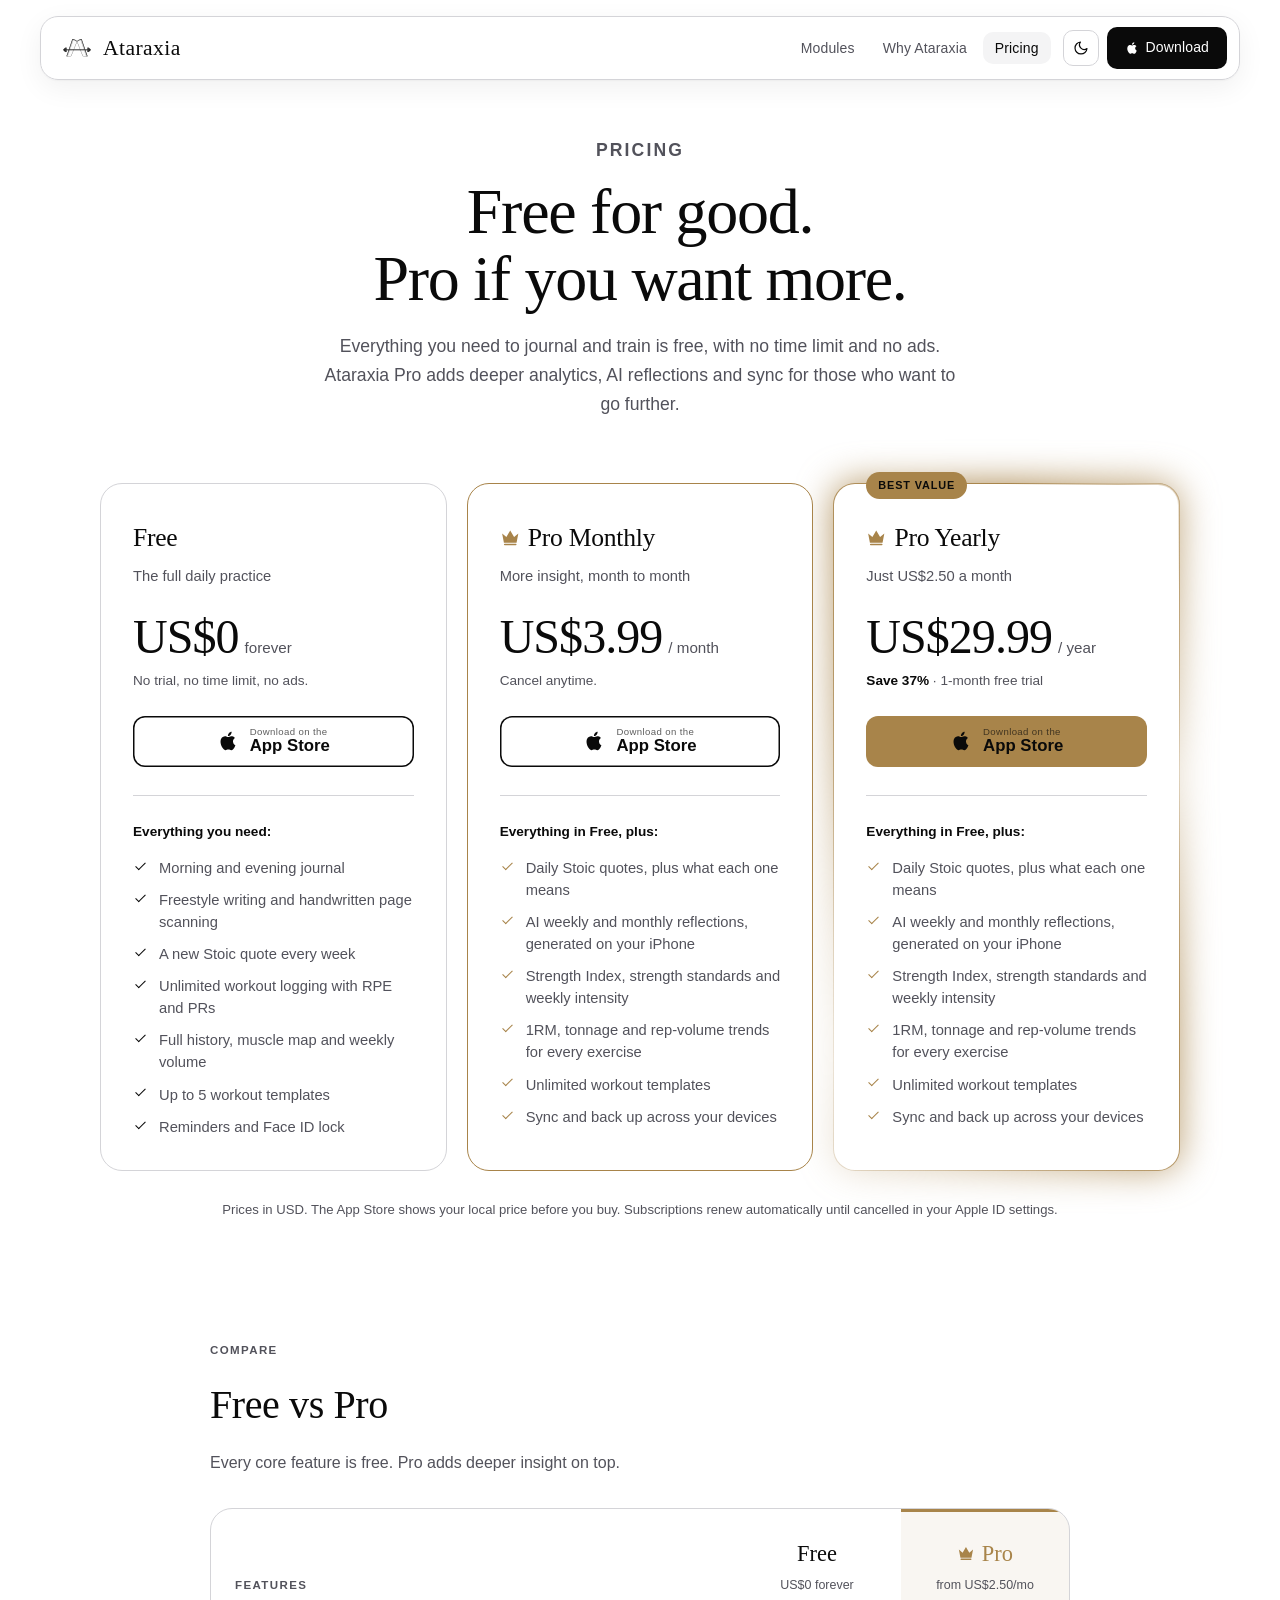
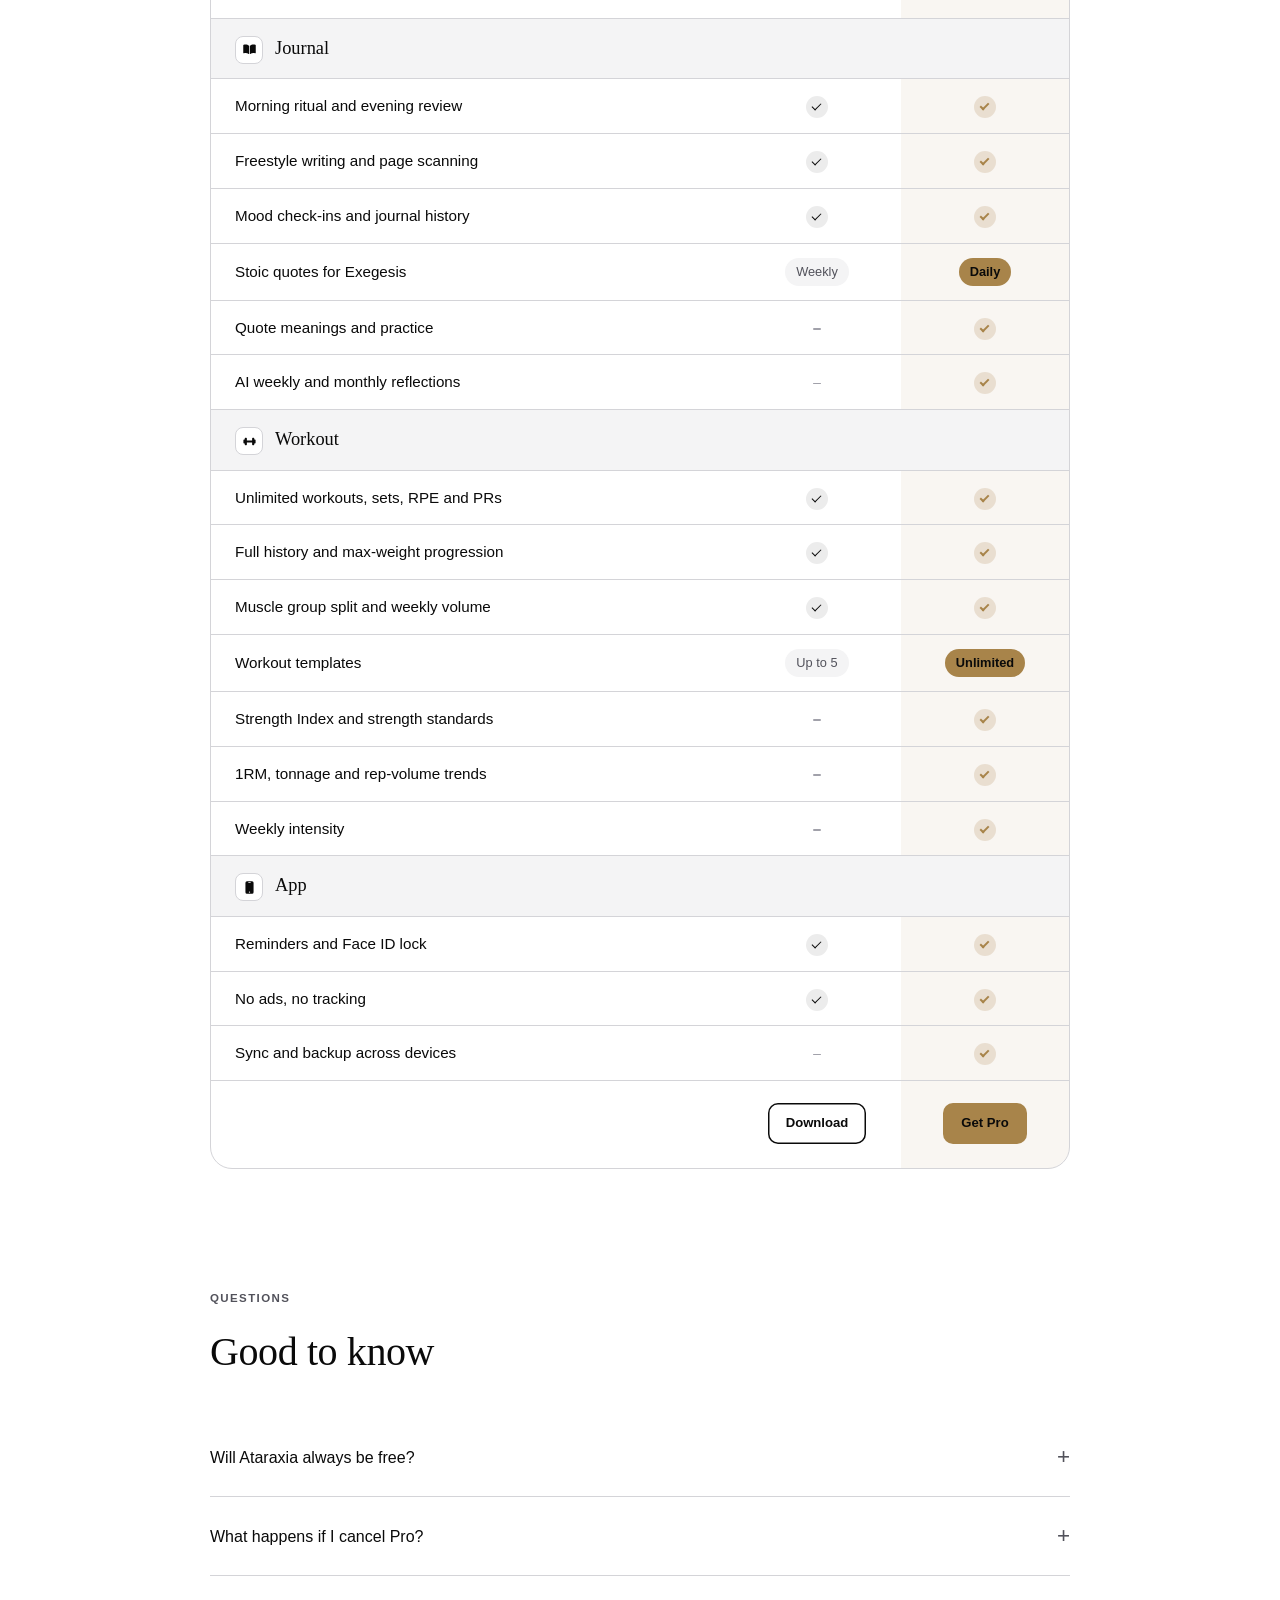
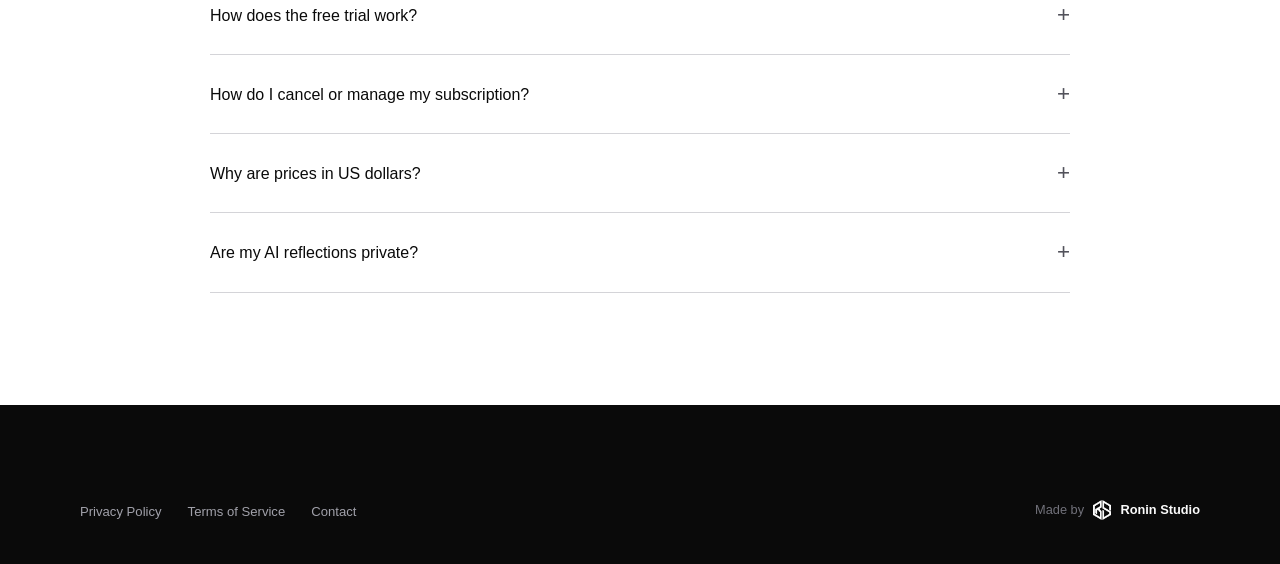
==== commit 60fbaaad: "feat: simplify home page and refresh light theme and navbar - Remove daily ritual and calm-by-design" ====
--- a/pricing.html
+++ b/pricing.html
@@ -18,16 +18,15 @@
     <a class="nav-logo" href="index.html"><img src="assets/logo-mark.png" alt="Ataraxia logo">Ataraxia</a>
     <ul class="nav-links">
       <li><a href="index.html#modules">Modules</a></li>
-      <li><a href="index.html#ritual">Daily Ritual</a></li>
       <li><a href="index.html#why">Why Ataraxia</a></li>
       <li class="nav-pricing-item"><a href="pricing.html" aria-current="page">Pricing</a></li>
       <li class="nav-theme-item">
         <button class="theme-toggle" type="button" aria-label="Toggle dark mode"><svg class="only-light" viewBox="0 0 24 24" fill="none" stroke="currentColor" stroke-width="1.8" stroke-linecap="round" stroke-linejoin="round"><path d="M21 12.79A9 9 0 1 1 11.21 3 7 7 0 0 0 21 12.79z"/></svg><svg class="only-dark" viewBox="0 0 24 24" fill="none" stroke="currentColor" stroke-width="1.8" stroke-linecap="round"><circle cx="12" cy="12" r="4"/><path d="M12 2v2M12 20v2M4.93 4.93l1.41 1.41M17.66 17.66l1.41 1.41M2 12h2M20 12h2M4.93 19.07l1.41-1.41M17.66 6.34l1.41-1.41"/></svg></button>
       </li>
       <li class="nav-cta-item">
-        <a class="nav-download" href="index.html#cta">
+        <a class="nav-download" href="index.html#download" aria-label="Download Ataraxia">
           <svg viewBox="0 0 24 24" fill="currentColor"><path d="M18.71 19.5c-.83 1.24-1.71 2.45-3.05 2.47-1.34.03-1.77-.79-3.29-.79-1.53 0-2 .77-3.27.82-1.31.05-2.3-1.32-3.14-2.53C4.25 17 2.94 12.45 4.7 9.39c.87-1.52 2.43-2.48 4.12-2.51 1.28-.02 2.5.87 3.29.87.78 0 2.26-1.07 3.8-.91.65.03 2.47.26 3.64 1.98-.09.06-2.17 1.28-2.15 3.81.03 3.02 2.65 4.03 2.68 4.04-.03.07-.42 1.44-1.38 2.83M13 3.5c.73-.83 1.94-1.46 2.94-1.5.13 1.17-.34 2.35-1.04 3.19-.69.85-1.83 1.51-2.95 1.42-.15-1.15.41-2.35 1.05-3.11z"/></svg>
-          Download
+          <span class="nav-download-label">Download</span>
         </a>
       </li>
     </ul>
@@ -200,8 +199,6 @@
           <li><a href="terms.html">Terms of Service</a></li>
           <li><a href="mailto:hello@roninstudio.com.au">Contact</a></li>
         </ul>
-      </div>
-      <div class="footer-credit-row">
         <a class="footer-credit" href="https://roninstudio.com.au/" target="_blank" rel="noopener">
           Made by <img src="assets/ronin-studio.png" alt="Ronin Studio logo"> <strong>Ronin Studio</strong>
         </a>
--- a/assets/site.css
+++ b/assets/site.css
@@ -5,11 +5,12 @@
   --fg:        #0A0A0A;
   --card:      #FFFFFF;
   --secondary: #F4F4F5;
-  --muted:     #71717A;
-  --border:    #E4E4E7;
-  --border-2:  #D4D4D8;
+  --muted:     #52525B;
+  --border:    #D4D4D8;
+  --border-2:  #A1A1AA;
   --fg-hover:  #262626;
-  --nav-bg:    rgba(255, 255, 255, 0.92);
+  --nav-bg:    rgba(255, 255, 255, 0.8);
+  --nav-shadow: 0 1px 2px rgba(0, 0, 0, 0.04), 0 8px 28px rgba(0, 0, 0, 0.06);
   --glow:      rgba(244, 244, 245, 0.9);
   --pro:       #A8844A;
   --pro-fg:    #0A0A0A;
@@ -32,7 +33,8 @@
   --border:    #27272A;
   --border-2:  #3F3F46;
   --fg-hover:  #D4D4D8;
-  --nav-bg:    rgba(10, 10, 10, 0.85);
+  --nav-bg:    rgba(17, 17, 19, 0.75);
+  --nav-shadow: 0 1px 2px rgba(0, 0, 0, 0.4), 0 12px 32px rgba(0, 0, 0, 0.45);
   --glow:      rgba(39, 39, 42, 0.6);
   --pro:       #D4B06A;
   --pro-fg:    #000000;
@@ -70,17 +72,21 @@
 /* ─── NAV ─── */
 nav {
   position: fixed;
-  top: 0; left: 0; right: 0;
+  top: 16px; left: 24px; right: 24px;
   z-index: 100;
+  max-width: 1200px;
+  margin: 0 auto;
   display: flex;
   align-items: center;
   justify-content: space-between;
-  padding: 16px 40px;
-  height: 72px;
+  padding: 0 12px 0 20px;
+  height: 64px;
   background: var(--nav-bg);
-  backdrop-filter: blur(12px);
-  -webkit-backdrop-filter: blur(12px);
-  border-bottom: 1px solid var(--border);
+  backdrop-filter: saturate(180%) blur(16px);
+  -webkit-backdrop-filter: saturate(180%) blur(16px);
+  border: 1px solid var(--border);
+  border-radius: 18px;
+  box-shadow: var(--nav-shadow);
 }
 .nav-logo {
   display: inline-flex;
@@ -93,7 +99,7 @@
   text-decoration: none;
 }
 .nav-logo img { width: 32px; height: 32px; display: block; }
-.nav-links { display: flex; gap: 32px; list-style: none; align-items: center; }
+.nav-links { display: flex; gap: 4px; list-style: none; align-items: center; }
 .nav-links a {
   color: var(--muted);
   text-decoration: none;
@@ -102,7 +108,9 @@
   letter-spacing: 0.01em;
   transition: color 0.2s;
 }
-.nav-links a:hover, .nav-links a[aria-current="page"] { color: var(--fg); }
+.nav-links a:not(.nav-download) { padding: 8px 12px; border-radius: 10px; transition: color 0.2s, background 0.2s; }
+.nav-links a:not(.nav-download):hover, .nav-links a[aria-current="page"] { color: var(--fg); background: var(--secondary); }
+.nav-theme-item { margin: 0 4px 0 8px; }
 .nav-download {
   display: inline-flex;
   align-items: center;
@@ -201,7 +209,7 @@
 .footer-cta .fc-label { font-size: 0.72rem; letter-spacing: 0.12em; text-transform: uppercase; color: #71717A; }
 .footer-bottom {
   display: flex;
-  justify-content: center;
+  justify-content: space-between;
   align-items: center;
   padding-top: 28px;
   flex-wrap: wrap;
@@ -210,7 +218,6 @@
 .footer-links { display: flex; gap: 26px; list-style: none; }
 .footer-links a { font-size: 0.82rem; color: var(--d-muted); text-decoration: none; transition: color 0.2s; }
 .footer-links a:hover { color: var(--d-fg); }
-.footer-credit-row { text-align: center; margin-top: 32px; padding-top: 24px; border-top: 1px solid var(--d-border); }
 .footer-credit {
   display: inline-flex;
   align-items: center;
@@ -226,14 +233,19 @@
 .footer-credit:hover img { transform: scale(1.08); }
 
 @media (max-width: 768px) {
-  nav { padding: 14px 20px; }
-  .nav-links { gap: 12px; }
+  nav { top: 12px; left: 12px; right: 12px; }
   .nav-links li:not(.nav-cta-item):not(.nav-theme-item):not(.nav-pricing-item) { display: none; }
   footer { padding: 48px 20px 32px; }
   .footer-top { flex-direction: column; }
-  .footer-bottom { flex-direction: column-reverse; text-align: center; }
+  .footer-bottom { flex-direction: column; text-align: center; }
   .footer-links { justify-content: center; flex-wrap: wrap; }
 }
-@media (max-width: 420px) {
-  .nav-links { gap: 10px; }
-}
+@media (max-width: 480px) {
+  nav { height: 58px; padding: 0 10px 0 14px; border-radius: 16px; }
+  .nav-logo { font-size: 1.2rem; gap: 8px; }
+  .nav-logo img { width: 28px; height: 28px; }
+  .nav-theme-item { margin: 0 2px 0 4px; }
+  .nav-download { width: 36px; height: 36px; padding: 0; justify-content: center; }
+  .nav-download svg { width: 16px; height: 16px; }
+  .nav-download-label { display: none; }
+}
